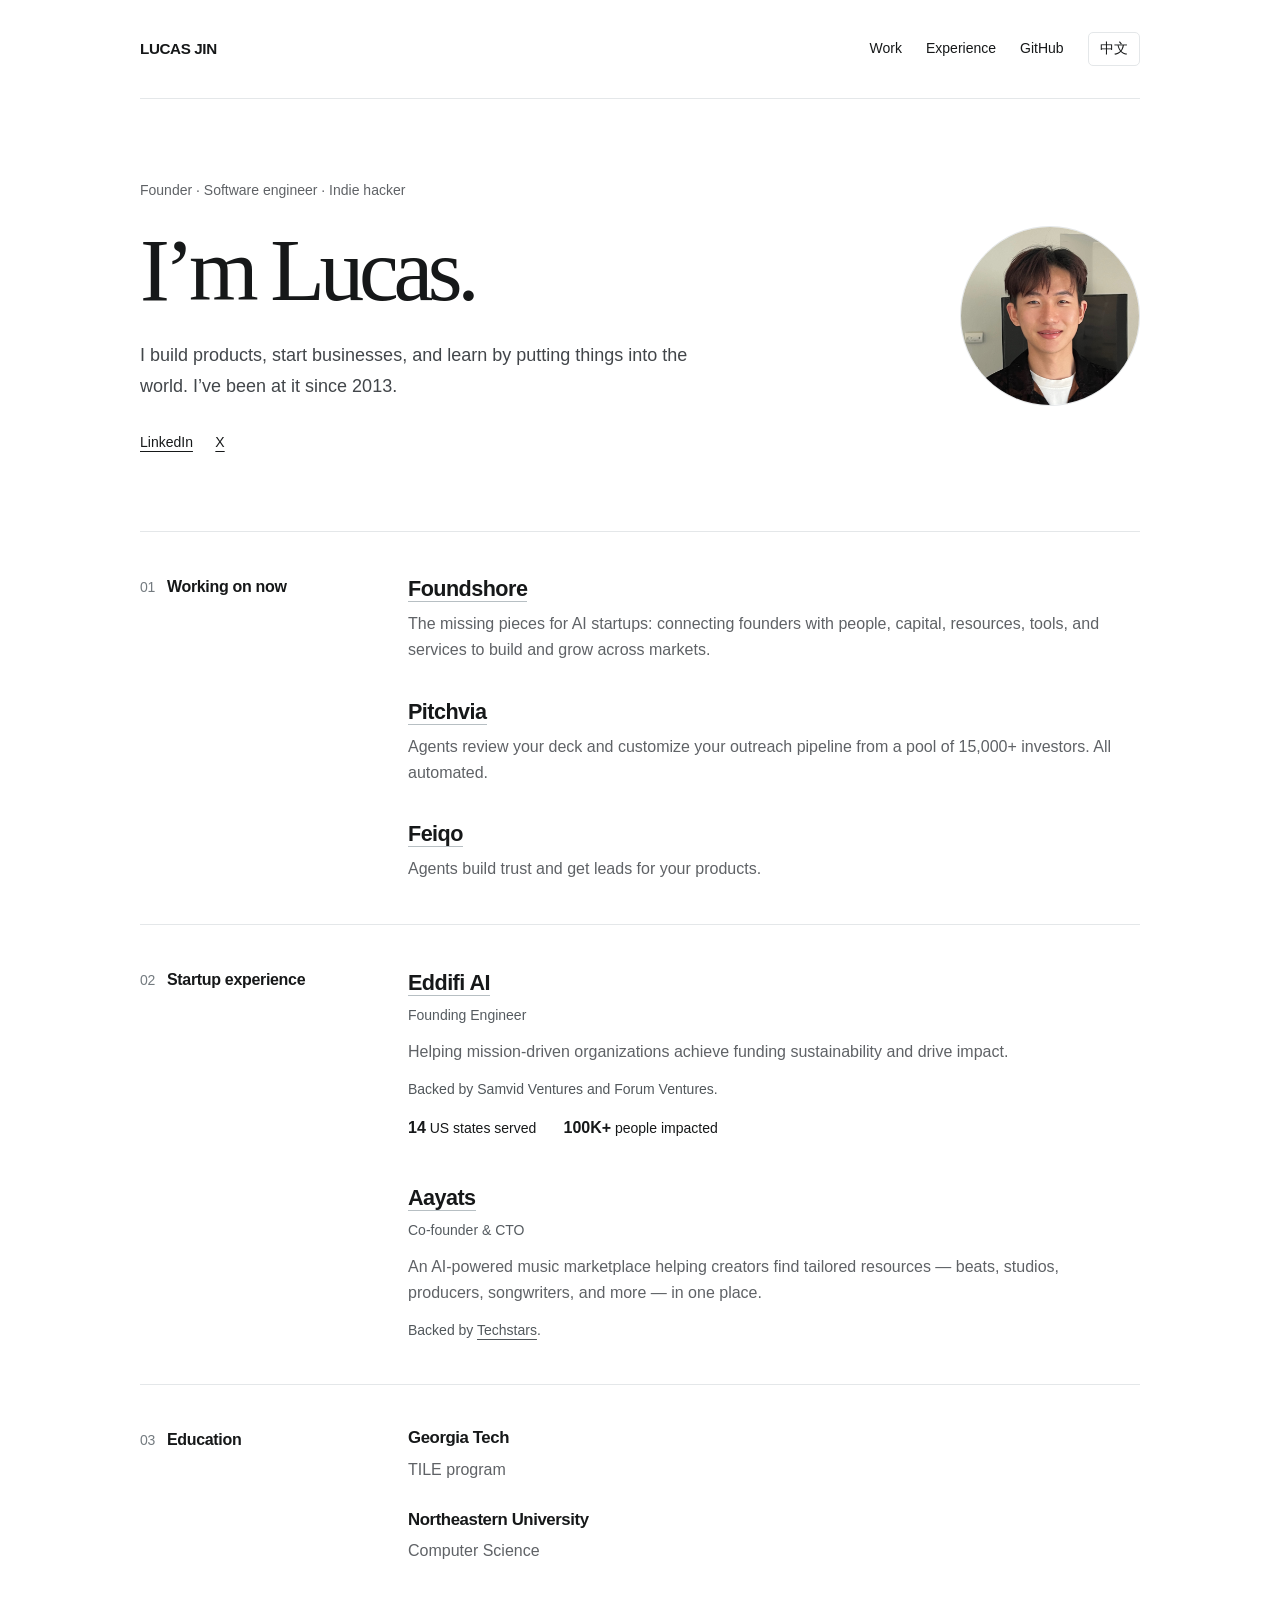
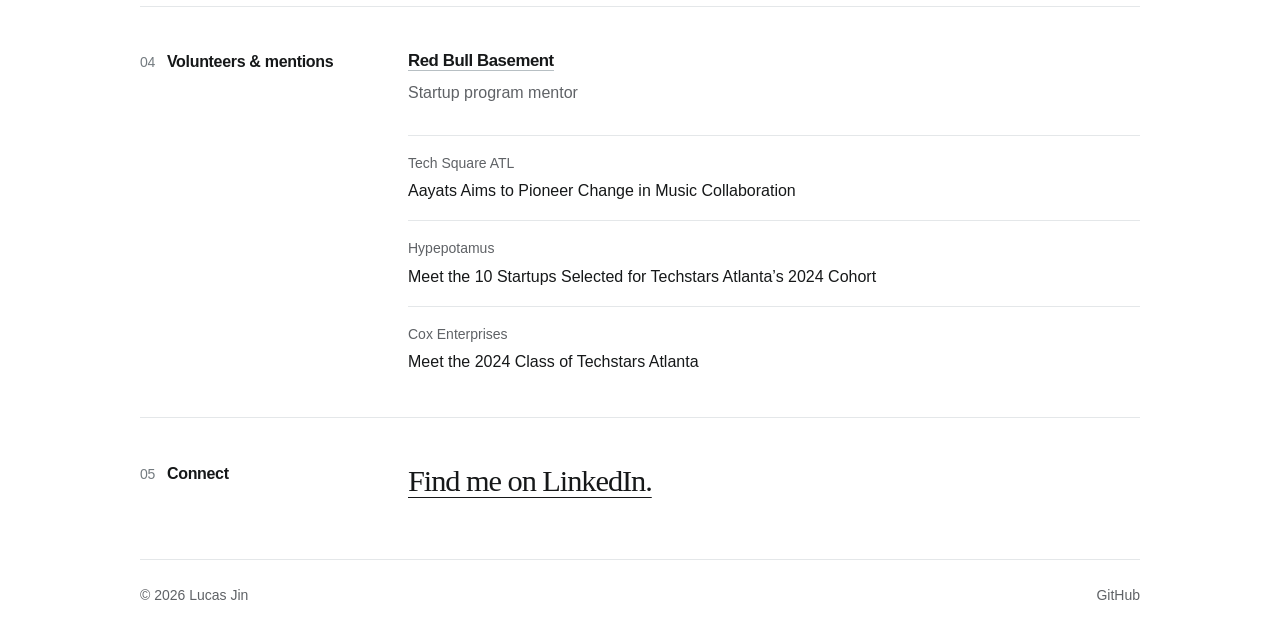
==== index.html @ 731f04c1 "Publish bilingual personal website" ====
<!doctype html>
<html lang="en">
<head>
<meta charset="utf-8"><meta name="viewport" content="width=device-width, initial-scale=1">
<title>Lucas Jin — Founder, Software Engineer &amp; Indie Hacker</title><meta name="description" content="Building products and starting businesses since 2013. Working on Foundshore, Pitchvia, and Feiqo.">
<link rel="canonical" href="https://hjinlucas.github.io/">
<link rel="alternate" hreflang="en" href="https://hjinlucas.github.io/"><link rel="alternate" hreflang="zh-CN" href="https://hjinlucas.github.io/zh/"><link rel="alternate" hreflang="x-default" href="https://hjinlucas.github.io/">
<meta property="og:type" content="website"><meta property="og:title" content="Lucas Jin — Founder, Software Engineer &amp; Indie Hacker"><meta property="og:description" content="Building products and starting businesses since 2013. Working on Foundshore, Pitchvia, and Feiqo."><meta property="og:url" content="https://hjinlucas.github.io/"><meta property="og:locale" content="en_US">
<meta name="theme-color" content="#ffffff"><link rel="icon" href="./assets/favicon.svg" type="image/svg+xml"><link rel="stylesheet" href="./assets/style.css">
<script type="application/ld+json">{"@context": "https://schema.org", "@type": "Person", "name": "Lucas Jin", "alternateName": "Hao Lucas Jin", "url": "https://hjinlucas.github.io", "image": "https://hjinlucas.github.io/assets/lucas.png", "jobTitle": "Founder and Software Engineer", "sameAs": ["https://github.com/hjinlucas", "https://www.linkedin.com/in/lucas-jinhao/", "https://x.com/luc3xhj"]}</script>
</head>
<body>
<a class="skip" href="#main">Skip to content</a>
<div class="wrap">
<header class="header"><a class="wordmark" href="./">LUCAS JIN</a><nav class="nav" aria-label="Main navigation"><a class="section-nav" href="#work">Work</a><a class="section-nav" href="#experience">Experience</a><a href="https://github.com/hjinlucas">GitHub</a><a class="language" href="./zh/" lang="zh-CN" hreflang="zh-CN">中文</a></nav></header>
<main id="main"><section class="hero" aria-labelledby="intro-title"><div class="hero-content"><p class="eyebrow">Founder · Software engineer · Indie hacker</p><h1 id="intro-title">I’m Lucas.</h1><p class="intro">I build products, start businesses, and learn by putting things into the world. I’ve been at it since 2013.</p><div class="social"><a href="https://www.linkedin.com/in/lucas-jinhao/">LinkedIn</a><a href="https://x.com/luc3xhj">X</a></div></div><img class="portrait" src="./assets/lucas.png" alt="Lucas Jin" width="180" height="180" fetchpriority="high"></section><section class="section " id="work" aria-labelledby="work-title"><h2 id="work-title"><span class="section-index">01</span>Working on now</h2><div><ol class="work-list"><li><h3><a href="https://foundshore.com">Foundshore</a></h3><p class="description">The missing pieces for AI startups: connecting founders with people, capital, resources, tools, and services to build and grow across markets.</p></li><li><h3><a href="https://pitchvia.com">Pitchvia</a></h3><p class="description">Agents review your deck and customize your outreach pipeline from a pool of 15,000+ investors. All automated.</p></li><li><h3><a href="https://feiqo.com">Feiqo</a></h3><p class="description">Agents build trust and get leads for your products.</p></li></ol></div></section><section class="section " id="experience" aria-labelledby="experience-title"><h2 id="experience-title"><span class="section-index">02</span>Startup experience</h2><div><article class="entry"><h3><a href="https://eddi.org">Eddifi AI</a></h3><p class="role">Founding Engineer</p><p class="description">Helping mission-driven organizations achieve funding sustainability and drive impact.</p><p class="backing">Backed by Samvid Ventures and Forum Ventures.</p><p class="impact"><span><strong>14</strong> US states served</span><span><strong>100K+</strong> people impacted</span></p></article>
        <article class="entry"><h3><a href="https://aayats.com">Aayats</a></h3><p class="role">Co-founder &amp; CTO</p><p class="description">An AI-powered music marketplace helping creators find tailored resources — beats, studios, producers, songwriters, and more — in one place.</p><p class="backing">Backed by <a href="https://www.techstars.com/">Techstars</a>.</p></article></div></section><section class="section education" id="education" aria-labelledby="education-title"><h2 id="education-title"><span class="section-index">03</span>Education</h2><div><article class="entry"><h3>Georgia Tech</h3><p class="description">TILE program</p></article><article class="entry"><h3>Northeastern University</h3><p class="description">Computer Science</p></article></div></section><section class="section " id="mentions" aria-labelledby="mentions-title"><h2 id="mentions-title"><span class="section-index">04</span>Volunteers & mentions</h2><div><article class="volunteer"><h3><a href="https://www.redbull.com/ca-en/event-series/basement">Red Bull Basement</a></h3><p class="description">Startup program mentor</p></article><ul class="media-list"><li><span class="source">Tech Square ATL</span><a href="https://www.techsquareatl.com/tech-square-news/2024/8/21/aayats-aims-to-pioneer-change-in-music-collaboration">Aayats Aims to Pioneer Change in Music Collaboration</a></li><li><span class="source">Hypepotamus</span><a href="https://www.hypepotamus.com/meet-the-10-startups-selected-for-techstars-atlantas-2024-cohort/">Meet the 10 Startups Selected for Techstars Atlanta’s 2024 Cohort</a></li><li><span class="source">Cox Enterprises</span><a href="https://www.coxenterprises.com/press-releases/meet-the-class-of-techstars-atlanta-powered-by-cox-enterprises">Meet the 2024 Class of Techstars Atlanta</a></li></ul></div></section><section class="section contact" id="connect" aria-labelledby="connect-title"><h2 id="connect-title"><span class="section-index">05</span>Connect</h2><div><a class="contact-link" href="https://www.linkedin.com/in/lucas-jinhao/">Find me on LinkedIn.</a></div></section></main>
<footer class="footer"><span>© 2026 Lucas Jin</span><a href="https://github.com/hjinlucas">GitHub</a></footer>
</div>
</body></html>
---- assets/style.css ----
:root { color-scheme: light; --paper: #fff; --ink: #161819; --muted: #5f6266; --line: #e4e7e9; --accent: #175c4c; }
* { box-sizing: border-box; }
html { scroll-behavior: smooth; scroll-padding-top: 2rem; }
body { margin: 0; background: var(--paper); color: var(--ink); font-family: -apple-system, BlinkMacSystemFont, "Segoe UI", "Noto Sans SC", sans-serif; font-size: 1rem; line-height: 1.65; -webkit-font-smoothing: antialiased; }
a { color: inherit; text-decoration-thickness: 1px; text-underline-offset: .25em; }
a:hover { color: var(--accent); }
a:focus-visible { outline: 2px solid var(--accent); outline-offset: 5px; border-radius: 2px; }
.skip { position: absolute; left: 1rem; top: -5rem; padding: .6rem 1rem; background: var(--ink); color: white; z-index: 3; }
.skip:focus { top: 1rem; }
.wrap { width: min(100% - 3.5rem, 1000px); margin-inline: auto; }
.header { display: flex; align-items: center; justify-content: space-between; gap: 2rem; padding-block: 2rem; border-bottom: 1px solid var(--line); }
.wordmark { text-decoration: none; font-size: .95rem; font-weight: 700; letter-spacing: -.025em; }
.nav { display: flex; align-items: center; gap: 1.5rem; font-size: .875rem; }
.nav a { text-decoration: none; }
.language { padding: .28rem .7rem; border: 1px solid var(--line); border-radius: 5px; }
.hero { display: grid; grid-template-columns: minmax(0, 1fr) 180px; align-items: center; gap: 4rem; padding-block: 5rem 4.8rem; }
.eyebrow { margin: 0 0 1.2rem; color: var(--muted); font-size: .875rem; }
h1 { margin: 0 0 1.25rem; font-family: Georgia, "Times New Roman", "Noto Serif SC", serif; font-weight: 400; font-size: clamp(3.5rem, 7vw, 5.8rem); letter-spacing: -.06em; line-height: 1.1; }
.intro { max-width: 37rem; font-size: 1.125rem; color: #42464a; margin: 0; line-height: 1.75; }
.portrait { width: 180px; height: 180px; border-radius: 50%; object-fit: cover; border: 1px solid var(--line); }
.social { display: flex; gap: 1.4rem; margin-top: 1.75rem; font-size: .875rem; }
.section { display: grid; grid-template-columns: 220px minmax(0, 1fr); gap: 3rem; border-top: 1px solid var(--line); padding-block: 2.6rem; scroll-margin-top: 2rem; }
.section h2 { font-size: 1rem; font-weight: 600; letter-spacing: -.02em; line-height: 1.5; margin: .1rem 0 0; }
.section-index { font-size: .875rem; color: #737a7f; margin-right: .75rem; font-variant-numeric: tabular-nums; font-weight: 400; }
.work-list { list-style: none; margin: 0; padding: 0; }
.work-list li + li { margin-top: 2rem; }
h3 { font-size: 1.35rem; line-height: 1.45; letter-spacing: -.025em; font-weight: 600; margin: 0 0 .4rem; }
h3 a { text-decoration: none; border-bottom: 1px solid #b7bfc3; }
.description { color: var(--muted); margin: 0; max-width: 44rem; }
.entry + .entry { margin-top: 2.5rem; }
.role { font-size: .875rem; margin: .25rem 0 .7rem; color: #555b60; }
.backing { margin: .8rem 0 0; font-size: .875rem; color: #51575b; }
.impact { margin: .9rem 0 0; display: flex; gap: 1.7rem; flex-wrap: wrap; color: var(--ink); font-size: .875rem; }
.impact strong { font-size: 1rem; font-weight: 600; }
.education .entry + .entry { margin-top: 1.5rem; }
.education h3 { font-size: 1.05rem; }
.volunteer { padding-bottom: 1.8rem; }
.volunteer h3 { font-size: 1.05rem; }
.media-list { list-style: none; margin: 0; padding: 0; }
.media-list li { border-top: 1px solid var(--line); padding-block: 1rem; }
.media-list li:last-child { padding-bottom: 0; }
.source { display: block; margin-bottom: .2rem; color: var(--muted); font-size: .875rem; }
.media-list a { display: inline-block; text-decoration: none; line-height: 1.55; }
.media-list a:hover { text-decoration: underline; }
.contact { padding-block: 2.6rem 3.5rem; }
.contact .contact-link { display: inline-block; font-family: Georgia, "Times New Roman", serif; font-size: 1.9rem; line-height: 1.4; letter-spacing: -.035em; text-underline-offset: .2em; }
.footer { display: flex; justify-content: space-between; flex-wrap: wrap; gap: 1rem; padding: 1.5rem 0 2rem; border-top: 1px solid var(--line); color: var(--muted); font-size: .875rem; }
.footer a { text-decoration: none; }
html[lang="zh-CN"] h1 { letter-spacing: -.035em; }
html[lang="zh-CN"] .intro, html[lang="zh-CN"] .description { line-height: 1.85; }
@media (max-width: 760px) {
  .wrap { width: min(100% - 2.5rem, 620px); }
  .header { padding-block: 1.25rem; }
  .nav { gap: 1rem; }
  .nav .section-nav { display: none; }
  .hero { grid-template-columns: minmax(0, 1fr) 94px; align-items: start; gap: 1rem; padding-block: 3.2rem; }
  .hero-content { display: contents; }
  .hero .eyebrow { grid-column: 1 / -1; margin-bottom: .25rem; }
  .hero h1 { grid-column: 1; margin: 0; font-size: clamp(2.7rem, 8.5vw, 3.7rem); align-self: center; }
  .portrait { grid-column: 2; grid-row: 2; width: 94px; height: 94px; }
  .intro { grid-column: 1 / -1; margin-top: .6rem; font-size: 1.05rem; }
  .social { grid-column: 1 / -1; margin-top: .5rem; }
  .section { grid-template-columns: 1fr; gap: 1.4rem; padding-block: 2rem; }
  .section h2 { color: var(--muted); font-size: .875rem; }
  .section-index { margin-right: .5rem; }
  .contact { padding-block: 2rem 2.5rem; }
}
@media (prefers-reduced-motion: reduce) { html { scroll-behavior: auto; } }
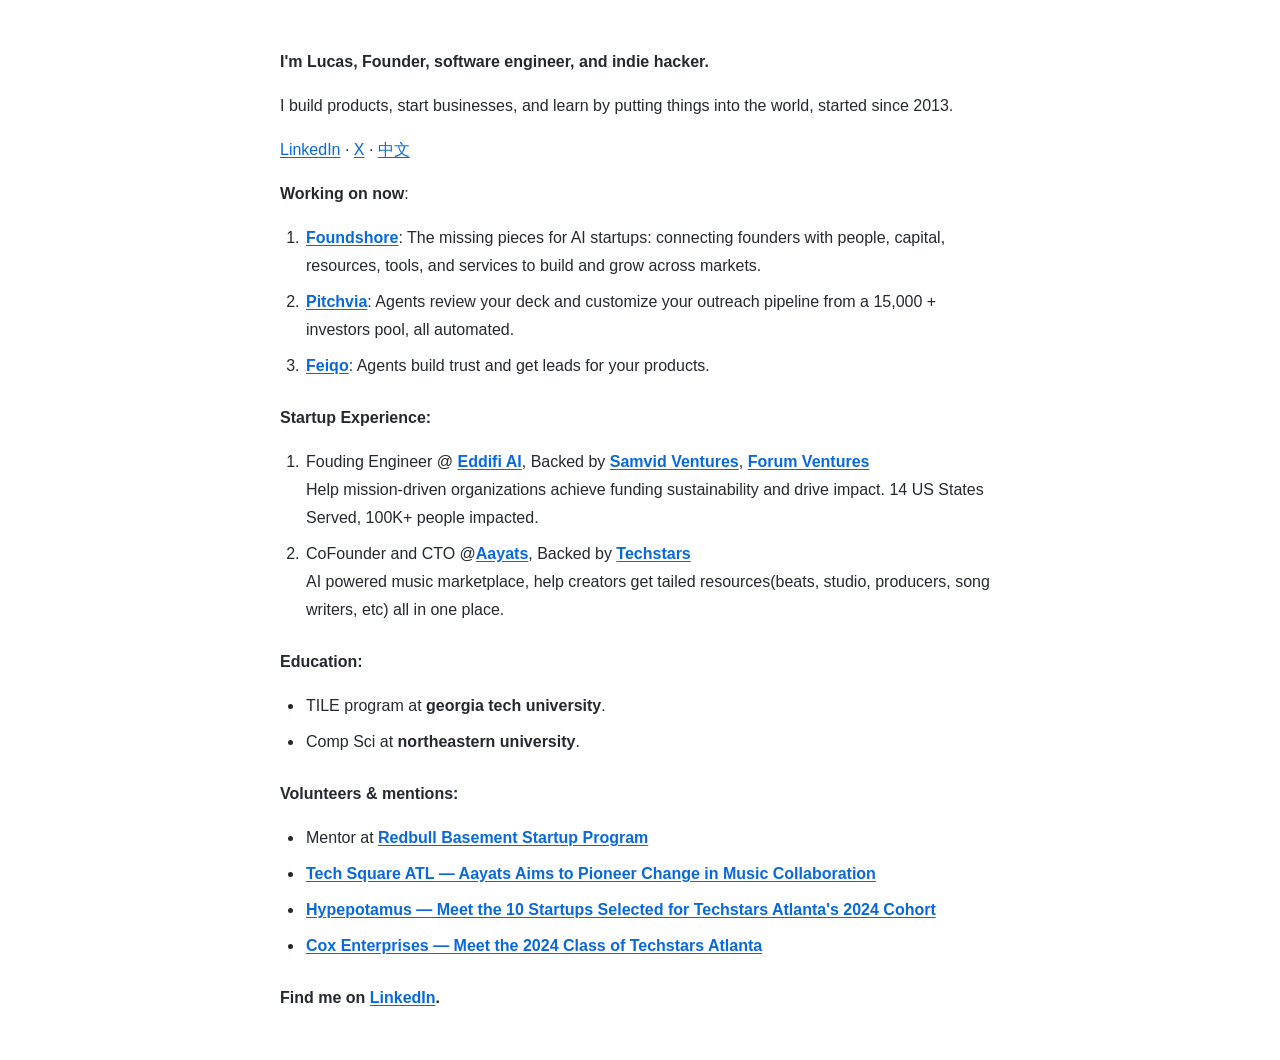
==== commit 5175298c: "Use plain text layout matching the profile README" ====
--- a/index.html
+++ b/index.html
@@ -1,20 +1,49 @@
 <!doctype html>
 <html lang="en">
 <head>
-<meta charset="utf-8"><meta name="viewport" content="width=device-width, initial-scale=1">
-<title>Lucas Jin — Founder, Software Engineer &amp; Indie Hacker</title><meta name="description" content="Building products and starting businesses since 2013. Working on Foundshore, Pitchvia, and Feiqo.">
+<meta charset="utf-8">
+<meta name="viewport" content="width=device-width, initial-scale=1">
+<title>Lucas Jin</title>
+<meta name="description" content="Founder, software engineer, and indie hacker.">
 <link rel="canonical" href="https://hjinlucas.github.io/">
-<link rel="alternate" hreflang="en" href="https://hjinlucas.github.io/"><link rel="alternate" hreflang="zh-CN" href="https://hjinlucas.github.io/zh/"><link rel="alternate" hreflang="x-default" href="https://hjinlucas.github.io/">
-<meta property="og:type" content="website"><meta property="og:title" content="Lucas Jin — Founder, Software Engineer &amp; Indie Hacker"><meta property="og:description" content="Building products and starting businesses since 2013. Working on Foundshore, Pitchvia, and Feiqo."><meta property="og:url" content="https://hjinlucas.github.io/"><meta property="og:locale" content="en_US">
-<meta name="theme-color" content="#ffffff"><link rel="icon" href="./assets/favicon.svg" type="image/svg+xml"><link rel="stylesheet" href="./assets/style.css">
-<script type="application/ld+json">{"@context": "https://schema.org", "@type": "Person", "name": "Lucas Jin", "alternateName": "Hao Lucas Jin", "url": "https://hjinlucas.github.io", "image": "https://hjinlucas.github.io/assets/lucas.png", "jobTitle": "Founder and Software Engineer", "sameAs": ["https://github.com/hjinlucas", "https://www.linkedin.com/in/lucas-jinhao/", "https://x.com/luc3xhj"]}</script>
+<link rel="alternate" hreflang="en" href="https://hjinlucas.github.io/">
+<link rel="alternate" hreflang="zh-CN" href="https://hjinlucas.github.io/zh/">
+<link rel="alternate" hreflang="x-default" href="https://hjinlucas.github.io/">
+<meta property="og:type" content="website">
+<meta property="og:title" content="Lucas Jin">
+<meta property="og:description" content="Founder, software engineer, and indie hacker.">
+<meta property="og:url" content="https://hjinlucas.github.io/">
+<link rel="icon" type="image/svg+xml" href="./assets/favicon.svg">
+<link rel="stylesheet" href="./assets/style.css">
+<script type="application/ld+json">{"@context": "https://schema.org", "@type": "Person", "name": "Lucas Jin", "url": "https://hjinlucas.github.io", "sameAs": ["https://github.com/hjinlucas", "https://www.linkedin.com/in/lucas-jinhao/", "https://x.com/luc3xhj"]}</script>
 </head>
-<body>
-<a class="skip" href="#main">Skip to content</a>
-<div class="wrap">
-<header class="header"><a class="wordmark" href="./">LUCAS JIN</a><nav class="nav" aria-label="Main navigation"><a class="section-nav" href="#work">Work</a><a class="section-nav" href="#experience">Experience</a><a href="https://github.com/hjinlucas">GitHub</a><a class="language" href="./zh/" lang="zh-CN" hreflang="zh-CN">中文</a></nav></header>
-<main id="main"><section class="hero" aria-labelledby="intro-title"><div class="hero-content"><p class="eyebrow">Founder · Software engineer · Indie hacker</p><h1 id="intro-title">I’m Lucas.</h1><p class="intro">I build products, start businesses, and learn by putting things into the world. I’ve been at it since 2013.</p><div class="social"><a href="https://www.linkedin.com/in/lucas-jinhao/">LinkedIn</a><a href="https://x.com/luc3xhj">X</a></div></div><img class="portrait" src="./assets/lucas.png" alt="Lucas Jin" width="180" height="180" fetchpriority="high"></section><section class="section " id="work" aria-labelledby="work-title"><h2 id="work-title"><span class="section-index">01</span>Working on now</h2><div><ol class="work-list"><li><h3><a href="https://foundshore.com">Foundshore</a></h3><p class="description">The missing pieces for AI startups: connecting founders with people, capital, resources, tools, and services to build and grow across markets.</p></li><li><h3><a href="https://pitchvia.com">Pitchvia</a></h3><p class="description">Agents review your deck and customize your outreach pipeline from a pool of 15,000+ investors. All automated.</p></li><li><h3><a href="https://feiqo.com">Feiqo</a></h3><p class="description">Agents build trust and get leads for your products.</p></li></ol></div></section><section class="section " id="experience" aria-labelledby="experience-title"><h2 id="experience-title"><span class="section-index">02</span>Startup experience</h2><div><article class="entry"><h3><a href="https://eddi.org">Eddifi AI</a></h3><p class="role">Founding Engineer</p><p class="description">Helping mission-driven organizations achieve funding sustainability and drive impact.</p><p class="backing">Backed by Samvid Ventures and Forum Ventures.</p><p class="impact"><span><strong>14</strong> US states served</span><span><strong>100K+</strong> people impacted</span></p></article>
-        <article class="entry"><h3><a href="https://aayats.com">Aayats</a></h3><p class="role">Co-founder &amp; CTO</p><p class="description">An AI-powered music marketplace helping creators find tailored resources — beats, studios, producers, songwriters, and more — in one place.</p><p class="backing">Backed by <a href="https://www.techstars.com/">Techstars</a>.</p></article></div></section><section class="section education" id="education" aria-labelledby="education-title"><h2 id="education-title"><span class="section-index">03</span>Education</h2><div><article class="entry"><h3>Georgia Tech</h3><p class="description">TILE program</p></article><article class="entry"><h3>Northeastern University</h3><p class="description">Computer Science</p></article></div></section><section class="section " id="mentions" aria-labelledby="mentions-title"><h2 id="mentions-title"><span class="section-index">04</span>Volunteers & mentions</h2><div><article class="volunteer"><h3><a href="https://www.redbull.com/ca-en/event-series/basement">Red Bull Basement</a></h3><p class="description">Startup program mentor</p></article><ul class="media-list"><li><span class="source">Tech Square ATL</span><a href="https://www.techsquareatl.com/tech-square-news/2024/8/21/aayats-aims-to-pioneer-change-in-music-collaboration">Aayats Aims to Pioneer Change in Music Collaboration</a></li><li><span class="source">Hypepotamus</span><a href="https://www.hypepotamus.com/meet-the-10-startups-selected-for-techstars-atlantas-2024-cohort/">Meet the 10 Startups Selected for Techstars Atlanta’s 2024 Cohort</a></li><li><span class="source">Cox Enterprises</span><a href="https://www.coxenterprises.com/press-releases/meet-the-class-of-techstars-atlanta-powered-by-cox-enterprises">Meet the 2024 Class of Techstars Atlanta</a></li></ul></div></section><section class="section contact" id="connect" aria-labelledby="connect-title"><h2 id="connect-title"><span class="section-index">05</span>Connect</h2><div><a class="contact-link" href="https://www.linkedin.com/in/lucas-jinhao/">Find me on LinkedIn.</a></div></section></main>
-<footer class="footer"><span>© 2026 Lucas Jin</span><a href="https://github.com/hjinlucas">GitHub</a></footer>
-</div>
-</body></html>
+<body><main><p><strong>I'm Lucas, Founder, software engineer, and indie hacker.</strong></p>
+<p>I build products, start businesses, and learn by putting things into the world, started since 2013.</p>
+<p><a href="https://www.linkedin.com/in/lucas-jinhao/" rel="nofollow">LinkedIn</a> · <a href="https://x.com/luc3xhj" rel="nofollow">X</a> · <a href="./zh/">中文</a></p>
+<p><strong>Working on now</strong>:</p>
+<ol>
+<li><strong><a href="https://foundshore.com" rel="nofollow">Foundshore</a></strong>: The missing pieces for AI startups: connecting founders with people, capital, resources, tools, and services to build and grow across markets.</li>
+<li><strong><a href="https://pitchvia.com" rel="nofollow">Pitchvia</a></strong>: Agents review your deck and customize your outreach pipeline from a 15,000 + investors pool, all automated.</li>
+<li><strong><a href="https://feiqo.com" rel="nofollow">Feiqo</a></strong>: Agents build trust and get leads for your products.</li>
+</ol>
+<p><strong>Startup Experience:</strong></p>
+<ol>
+<li>Fouding Engineer @ <strong><a href="https://eddi.org" rel="nofollow">Eddifi AI</a></strong>, Backed by <strong><a href="https://www.samvid.ventures/" rel="nofollow">Samvid Ventures</a></strong>, <strong><a href="https://www.forumvc.com/" rel="nofollow">Forum Ventures</a></strong><br>
+Help mission-driven organizations achieve funding sustainability and drive impact. 14 US States Served, 100K+ people impacted.</li>
+<li>CoFounder and CTO @<strong><a href="https://aayats.com" rel="nofollow">Aayats</a></strong>, Backed by <strong><a href="https://www.techstars.com/" rel="nofollow">Techstars</a></strong><br>
+AI powered music marketplace, help creators get tailed resources(beats, studio, producers, song writers, etc) all in one place.</li>
+</ol>
+<p><strong>Education:</strong></p>
+<ul>
+<li>TILE program at <strong>georgia tech university</strong>.</li>
+<li>Comp Sci at <strong>northeastern university</strong>.</li>
+</ul>
+<p><strong>Volunteers &amp; mentions:</strong></p>
+<ul>
+<li>Mentor at <strong><a href="https://www.redbull.com/ca-en/event-series/basement" rel="nofollow">Redbull Basement Startup Program</a></strong></li>
+<li><strong><a href="https://www.techsquareatl.com/tech-square-news/2024/8/21/aayats-aims-to-pioneer-change-in-music-collaboration" rel="nofollow">Tech Square ATL — Aayats Aims to Pioneer Change in Music Collaboration</a></strong></li>
+<li><strong><a href="https://www.hypepotamus.com/meet-the-10-startups-selected-for-techstars-atlantas-2024-cohort/" rel="nofollow">Hypepotamus — Meet the 10 Startups Selected for Techstars Atlanta's 2024 Cohort</a></strong></li>
+<li><strong><a href="https://www.coxenterprises.com/press-releases/meet-the-class-of-techstars-atlanta-powered-by-cox-enterprises" rel="nofollow">Cox Enterprises — Meet the 2024 Class of Techstars Atlanta</a></strong></li>
+</ul>
+<p><strong>Find me on <a href="https://www.linkedin.com/in/lucas-jinhao/" rel="nofollow">LinkedIn</a>.</strong></p></main></body>
+</html>
--- a/assets/style.css
+++ b/assets/style.css
@@ -1,68 +1,13 @@
-:root { color-scheme: light; --paper: #fff; --ink: #161819; --muted: #5f6266; --line: #e4e7e9; --accent: #175c4c; }
-* { box-sizing: border-box; }
-html { scroll-behavior: smooth; scroll-padding-top: 2rem; }
-body { margin: 0; background: var(--paper); color: var(--ink); font-family: -apple-system, BlinkMacSystemFont, "Segoe UI", "Noto Sans SC", sans-serif; font-size: 1rem; line-height: 1.65; -webkit-font-smoothing: antialiased; }
-a { color: inherit; text-decoration-thickness: 1px; text-underline-offset: .25em; }
-a:hover { color: var(--accent); }
-a:focus-visible { outline: 2px solid var(--accent); outline-offset: 5px; border-radius: 2px; }
-.skip { position: absolute; left: 1rem; top: -5rem; padding: .6rem 1rem; background: var(--ink); color: white; z-index: 3; }
-.skip:focus { top: 1rem; }
-.wrap { width: min(100% - 3.5rem, 1000px); margin-inline: auto; }
-.header { display: flex; align-items: center; justify-content: space-between; gap: 2rem; padding-block: 2rem; border-bottom: 1px solid var(--line); }
-.wordmark { text-decoration: none; font-size: .95rem; font-weight: 700; letter-spacing: -.025em; }
-.nav { display: flex; align-items: center; gap: 1.5rem; font-size: .875rem; }
-.nav a { text-decoration: none; }
-.language { padding: .28rem .7rem; border: 1px solid var(--line); border-radius: 5px; }
-.hero { display: grid; grid-template-columns: minmax(0, 1fr) 180px; align-items: center; gap: 4rem; padding-block: 5rem 4.8rem; }
-.eyebrow { margin: 0 0 1.2rem; color: var(--muted); font-size: .875rem; }
-h1 { margin: 0 0 1.25rem; font-family: Georgia, "Times New Roman", "Noto Serif SC", serif; font-weight: 400; font-size: clamp(3.5rem, 7vw, 5.8rem); letter-spacing: -.06em; line-height: 1.1; }
-.intro { max-width: 37rem; font-size: 1.125rem; color: #42464a; margin: 0; line-height: 1.75; }
-.portrait { width: 180px; height: 180px; border-radius: 50%; object-fit: cover; border: 1px solid var(--line); }
-.social { display: flex; gap: 1.4rem; margin-top: 1.75rem; font-size: .875rem; }
-.section { display: grid; grid-template-columns: 220px minmax(0, 1fr); gap: 3rem; border-top: 1px solid var(--line); padding-block: 2.6rem; scroll-margin-top: 2rem; }
-.section h2 { font-size: 1rem; font-weight: 600; letter-spacing: -.02em; line-height: 1.5; margin: .1rem 0 0; }
-.section-index { font-size: .875rem; color: #737a7f; margin-right: .75rem; font-variant-numeric: tabular-nums; font-weight: 400; }
-.work-list { list-style: none; margin: 0; padding: 0; }
-.work-list li + li { margin-top: 2rem; }
-h3 { font-size: 1.35rem; line-height: 1.45; letter-spacing: -.025em; font-weight: 600; margin: 0 0 .4rem; }
-h3 a { text-decoration: none; border-bottom: 1px solid #b7bfc3; }
-.description { color: var(--muted); margin: 0; max-width: 44rem; }
-.entry + .entry { margin-top: 2.5rem; }
-.role { font-size: .875rem; margin: .25rem 0 .7rem; color: #555b60; }
-.backing { margin: .8rem 0 0; font-size: .875rem; color: #51575b; }
-.impact { margin: .9rem 0 0; display: flex; gap: 1.7rem; flex-wrap: wrap; color: var(--ink); font-size: .875rem; }
-.impact strong { font-size: 1rem; font-weight: 600; }
-.education .entry + .entry { margin-top: 1.5rem; }
-.education h3 { font-size: 1.05rem; }
-.volunteer { padding-bottom: 1.8rem; }
-.volunteer h3 { font-size: 1.05rem; }
-.media-list { list-style: none; margin: 0; padding: 0; }
-.media-list li { border-top: 1px solid var(--line); padding-block: 1rem; }
-.media-list li:last-child { padding-bottom: 0; }
-.source { display: block; margin-bottom: .2rem; color: var(--muted); font-size: .875rem; }
-.media-list a { display: inline-block; text-decoration: none; line-height: 1.55; }
-.media-list a:hover { text-decoration: underline; }
-.contact { padding-block: 2.6rem 3.5rem; }
-.contact .contact-link { display: inline-block; font-family: Georgia, "Times New Roman", serif; font-size: 1.9rem; line-height: 1.4; letter-spacing: -.035em; text-underline-offset: .2em; }
-.footer { display: flex; justify-content: space-between; flex-wrap: wrap; gap: 1rem; padding: 1.5rem 0 2rem; border-top: 1px solid var(--line); color: var(--muted); font-size: .875rem; }
-.footer a { text-decoration: none; }
-html[lang="zh-CN"] h1 { letter-spacing: -.035em; }
-html[lang="zh-CN"] .intro, html[lang="zh-CN"] .description { line-height: 1.85; }
-@media (max-width: 760px) {
-  .wrap { width: min(100% - 2.5rem, 620px); }
-  .header { padding-block: 1.25rem; }
-  .nav { gap: 1rem; }
-  .nav .section-nav { display: none; }
-  .hero { grid-template-columns: minmax(0, 1fr) 94px; align-items: start; gap: 1rem; padding-block: 3.2rem; }
-  .hero-content { display: contents; }
-  .hero .eyebrow { grid-column: 1 / -1; margin-bottom: .25rem; }
-  .hero h1 { grid-column: 1; margin: 0; font-size: clamp(2.7rem, 8.5vw, 3.7rem); align-self: center; }
-  .portrait { grid-column: 2; grid-row: 2; width: 94px; height: 94px; }
-  .intro { grid-column: 1 / -1; margin-top: .6rem; font-size: 1.05rem; }
-  .social { grid-column: 1 / -1; margin-top: .5rem; }
-  .section { grid-template-columns: 1fr; gap: 1.4rem; padding-block: 2rem; }
-  .section h2 { color: var(--muted); font-size: .875rem; }
-  .section-index { margin-right: .5rem; }
-  .contact { padding-block: 2rem 2.5rem; }
-}
-@media (prefers-reduced-motion: reduce) { html { scroll-behavior: auto; } }
+html { color-scheme: light; }
+body { margin: 0; color: #24292f; background: #fff; font-family: -apple-system, BlinkMacSystemFont, "Segoe UI", "Noto Sans SC", sans-serif; font-size: 16px; line-height: 1.75; }
+main { max-width: 720px; margin: 48px auto; padding: 0 24px; overflow-wrap: break-word; }
+p { margin: 0 0 16px; }
+strong { font-weight: 600; }
+a { color: #0969da; text-decoration: underline; text-underline-offset: 2px; }
+a:hover { color: #0550ae; }
+a:focus-visible { outline: 2px solid #0969da; outline-offset: 3px; }
+ul, ol { padding-left: 24px; margin: 0 0 24px; }
+li { margin-bottom: 8px; padding-left: 2px; }
+li:last-child { margin-bottom: 0; }
+li p { margin-bottom: 8px; }
+@media (max-width: 600px) { main { margin: 24px auto; padding: 0 20px; } }
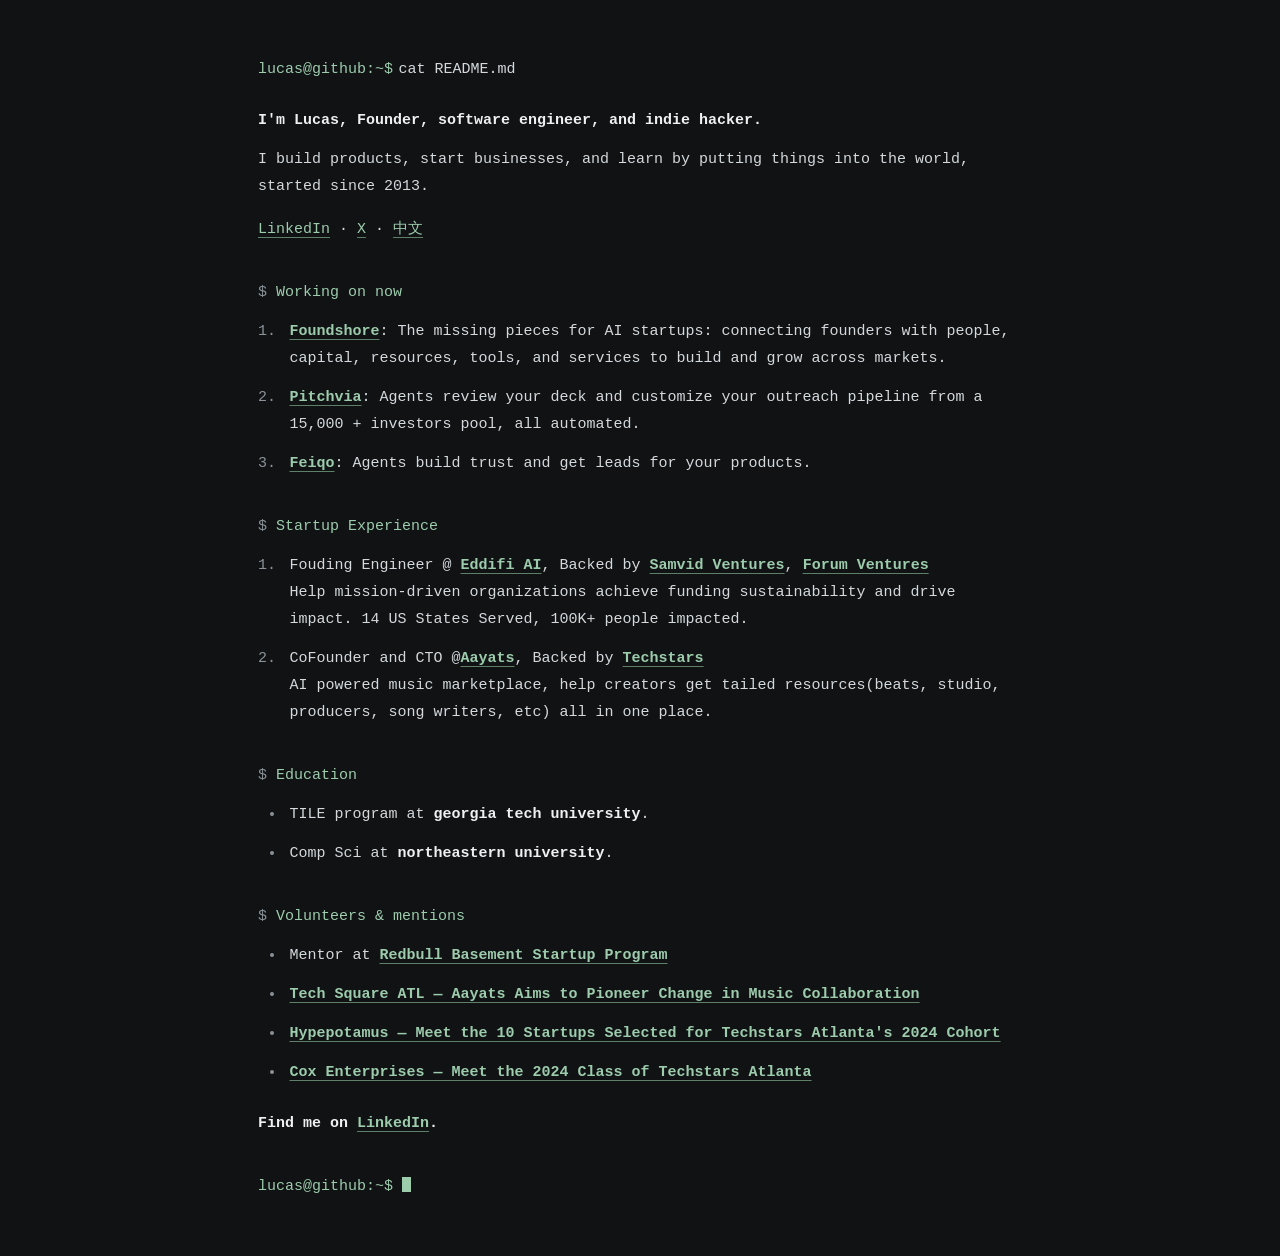
==== commit baa643e7: "Use a minimal terminal style for the personal site" ====
--- a/index.html
+++ b/index.html
@@ -3,6 +3,7 @@
 <head>
 <meta charset="utf-8">
 <meta name="viewport" content="width=device-width, initial-scale=1">
+<meta name="theme-color" content="#101214">
 <title>Lucas Jin</title>
 <meta name="description" content="Founder, software engineer, and indie hacker.">
 <link rel="canonical" href="https://hjinlucas.github.io/">
@@ -17,33 +18,36 @@
 <link rel="stylesheet" href="./assets/style.css">
 <script type="application/ld+json">{"@context": "https://schema.org", "@type": "Person", "name": "Lucas Jin", "url": "https://hjinlucas.github.io", "sameAs": ["https://github.com/hjinlucas", "https://www.linkedin.com/in/lucas-jinhao/", "https://x.com/luc3xhj"]}</script>
 </head>
-<body><main><p><strong>I'm Lucas, Founder, software engineer, and indie hacker.</strong></p>
+<body><main>
+<p class="prompt"><span class="host">lucas@github:~$</span> <span class="command">cat README.md</span></p>
+<h1>I'm Lucas, Founder, software engineer, and indie hacker.</h1>
 <p>I build products, start businesses, and learn by putting things into the world, started since 2013.</p>
 <p><a href="https://www.linkedin.com/in/lucas-jinhao/" rel="nofollow">LinkedIn</a> · <a href="https://x.com/luc3xhj" rel="nofollow">X</a> · <a href="./zh/">中文</a></p>
-<p><strong>Working on now</strong>:</p>
+<h2>Working on now</h2>
 <ol>
 <li><strong><a href="https://foundshore.com" rel="nofollow">Foundshore</a></strong>: The missing pieces for AI startups: connecting founders with people, capital, resources, tools, and services to build and grow across markets.</li>
 <li><strong><a href="https://pitchvia.com" rel="nofollow">Pitchvia</a></strong>: Agents review your deck and customize your outreach pipeline from a 15,000 + investors pool, all automated.</li>
 <li><strong><a href="https://feiqo.com" rel="nofollow">Feiqo</a></strong>: Agents build trust and get leads for your products.</li>
 </ol>
-<p><strong>Startup Experience:</strong></p>
+<h2>Startup Experience</h2>
 <ol>
 <li>Fouding Engineer @ <strong><a href="https://eddi.org" rel="nofollow">Eddifi AI</a></strong>, Backed by <strong><a href="https://www.samvid.ventures/" rel="nofollow">Samvid Ventures</a></strong>, <strong><a href="https://www.forumvc.com/" rel="nofollow">Forum Ventures</a></strong><br>
 Help mission-driven organizations achieve funding sustainability and drive impact. 14 US States Served, 100K+ people impacted.</li>
 <li>CoFounder and CTO @<strong><a href="https://aayats.com" rel="nofollow">Aayats</a></strong>, Backed by <strong><a href="https://www.techstars.com/" rel="nofollow">Techstars</a></strong><br>
 AI powered music marketplace, help creators get tailed resources(beats, studio, producers, song writers, etc) all in one place.</li>
 </ol>
-<p><strong>Education:</strong></p>
+<h2>Education</h2>
 <ul>
 <li>TILE program at <strong>georgia tech university</strong>.</li>
 <li>Comp Sci at <strong>northeastern university</strong>.</li>
 </ul>
-<p><strong>Volunteers &amp; mentions:</strong></p>
+<h2>Volunteers &amp; mentions</h2>
 <ul>
 <li>Mentor at <strong><a href="https://www.redbull.com/ca-en/event-series/basement" rel="nofollow">Redbull Basement Startup Program</a></strong></li>
 <li><strong><a href="https://www.techsquareatl.com/tech-square-news/2024/8/21/aayats-aims-to-pioneer-change-in-music-collaboration" rel="nofollow">Tech Square ATL — Aayats Aims to Pioneer Change in Music Collaboration</a></strong></li>
 <li><strong><a href="https://www.hypepotamus.com/meet-the-10-startups-selected-for-techstars-atlantas-2024-cohort/" rel="nofollow">Hypepotamus — Meet the 10 Startups Selected for Techstars Atlanta's 2024 Cohort</a></strong></li>
 <li><strong><a href="https://www.coxenterprises.com/press-releases/meet-the-class-of-techstars-atlanta-powered-by-cox-enterprises" rel="nofollow">Cox Enterprises — Meet the 2024 Class of Techstars Atlanta</a></strong></li>
 </ul>
-<p><strong>Find me on <a href="https://www.linkedin.com/in/lucas-jinhao/" rel="nofollow">LinkedIn</a>.</strong></p></main></body>
+<p><strong>Find me on <a href="https://www.linkedin.com/in/lucas-jinhao/" rel="nofollow">LinkedIn</a>.</strong></p><p class="idle" aria-hidden="true">lucas@github:~$ <span class="cursor"></span></p>
+</main></body>
 </html>
--- a/assets/style.css
+++ b/assets/style.css
@@ -1,13 +1,42 @@
-html { color-scheme: light; }
-body { margin: 0; color: #24292f; background: #fff; font-family: -apple-system, BlinkMacSystemFont, "Segoe UI", "Noto Sans SC", sans-serif; font-size: 16px; line-height: 1.75; }
-main { max-width: 720px; margin: 48px auto; padding: 0 24px; overflow-wrap: break-word; }
+:root {
+  color-scheme: dark;
+  --background: #101214;
+  --text: #d5d9dc;
+  --muted: #8a9298;
+  --green: #9dccad;
+}
+* { box-sizing: border-box; }
+body {
+  margin: 0;
+  background: var(--background);
+  color: var(--text);
+  font-family: "SFMono-Regular", Consolas, "Liberation Mono", Menlo, monospace;
+  font-size: 15px;
+  line-height: 1.8;
+  -webkit-font-smoothing: antialiased;
+}
+main { max-width: 820px; margin: 56px auto; padding: 0 28px; overflow-wrap: break-word; }
+.prompt { display: flex; flex-wrap: wrap; gap: 0 .6ch; margin: 0 0 24px; }
+.host { color: var(--green); }
+.command { color: var(--text); }
+h1 { font-size: inherit; line-height: inherit; font-weight: 600; margin: 0 0 12px; color: #eef0f2; }
+h2 { margin: 36px 0 12px; font-size: inherit; font-weight: 400; line-height: inherit; color: var(--green); }
+h2::before { content: "$ "; color: var(--muted); }
 p { margin: 0 0 16px; }
-strong { font-weight: 600; }
-a { color: #0969da; text-decoration: underline; text-underline-offset: 2px; }
-a:hover { color: #0550ae; }
-a:focus-visible { outline: 2px solid #0969da; outline-offset: 3px; }
-ul, ol { padding-left: 24px; margin: 0 0 24px; }
-li { margin-bottom: 8px; padding-left: 2px; }
+strong { font-weight: 600; color: #eef0f2; }
+a { color: var(--green); text-decoration: underline; text-decoration-color: #5e7f68; text-underline-offset: 4px; }
+a:hover { color: #c4e8ce; text-decoration-color: currentColor; }
+a:focus-visible { outline: 2px solid var(--green); outline-offset: 4px; }
+ul, ol { margin: 0 0 24px; padding-left: 3ch; }
+li { padding-left: .5ch; margin: 0 0 12px; }
+li::marker { color: var(--muted); }
 li:last-child { margin-bottom: 0; }
 li p { margin-bottom: 8px; }
-@media (max-width: 600px) { main { margin: 24px auto; padding: 0 20px; } }
+.idle { margin: 36px 0 0; color: var(--green); }
+.cursor { display: inline-block; height: 1em; width: .6em; background: var(--green); vertical-align: -.12em; }
+::selection { color: var(--background); background: var(--green); }
+@media (max-width: 600px) {
+  body { font-size: 14px; line-height: 1.85; }
+  main { margin: 28px auto; padding: 0 20px; }
+  h2 { margin-top: 28px; }
+}
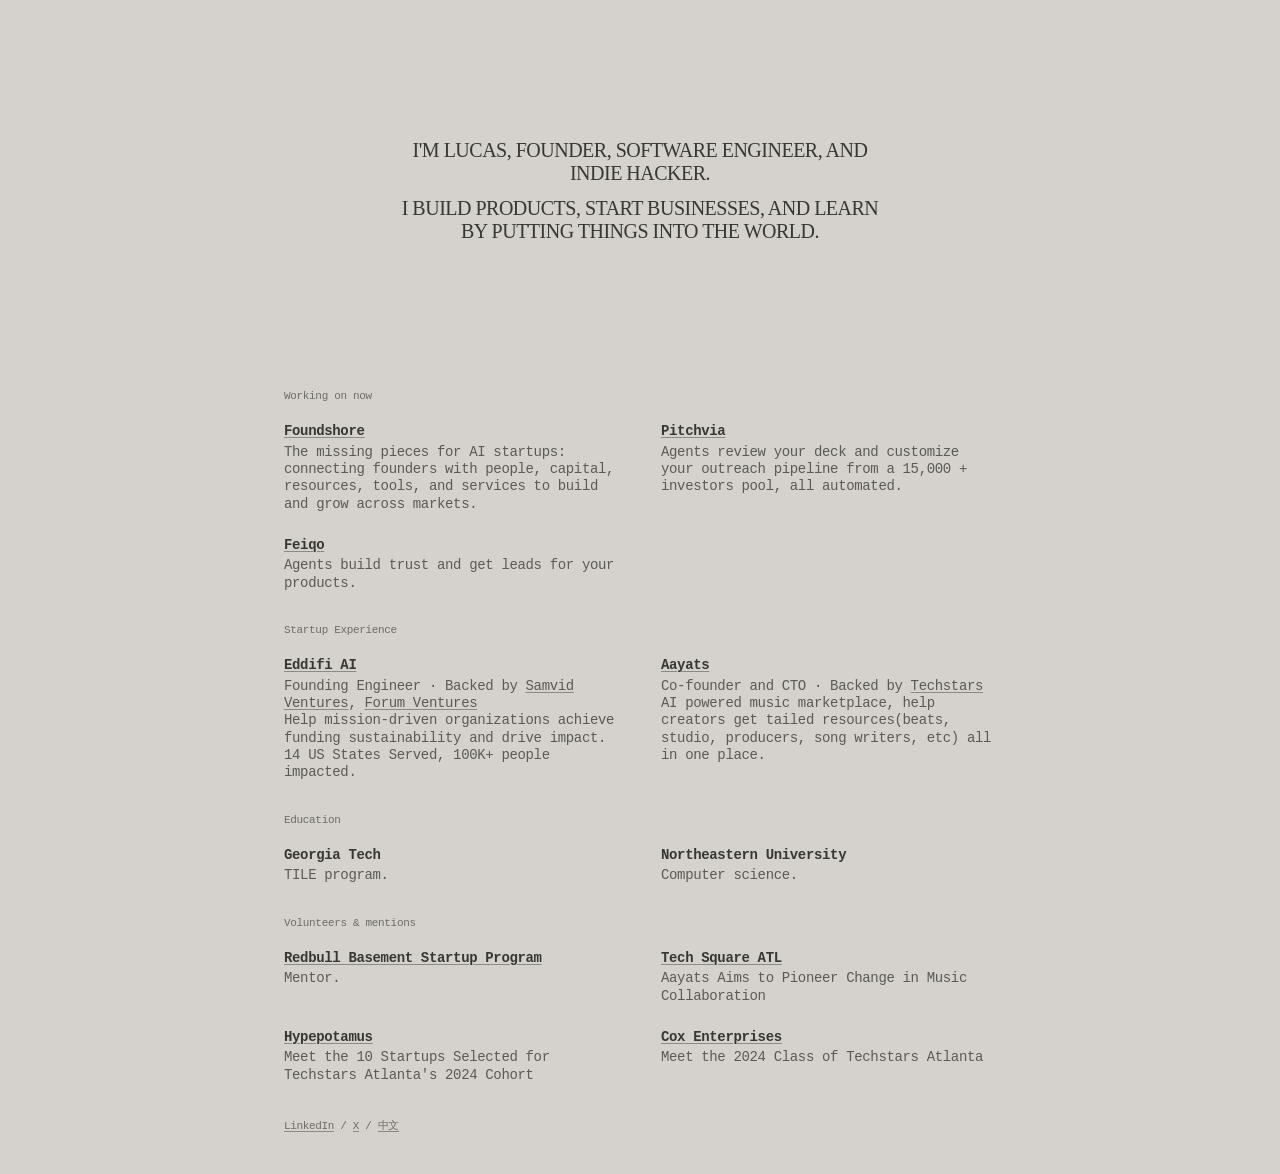
==== commit 7321c1e5: "Match the warm gray type-led reference layout" ====
--- a/index.html
+++ b/index.html
@@ -3,7 +3,7 @@
 <head>
 <meta charset="utf-8">
 <meta name="viewport" content="width=device-width, initial-scale=1">
-<meta name="theme-color" content="#101214">
+<meta name="theme-color" content="#d5d1cd">
 <title>Lucas Jin</title>
 <meta name="description" content="Founder, software engineer, and indie hacker.">
 <link rel="canonical" href="https://hjinlucas.github.io/">
@@ -15,39 +15,86 @@
 <meta property="og:description" content="Founder, software engineer, and indie hacker.">
 <meta property="og:url" content="https://hjinlucas.github.io/">
 <link rel="icon" type="image/svg+xml" href="./assets/favicon.svg">
-<link rel="stylesheet" href="./assets/style.css">
+<link rel="stylesheet" href="./assets/style.css?v=reference-1">
 <script type="application/ld+json">{"@context": "https://schema.org", "@type": "Person", "name": "Lucas Jin", "url": "https://hjinlucas.github.io", "sameAs": ["https://github.com/hjinlucas", "https://www.linkedin.com/in/lucas-jinhao/", "https://x.com/luc3xhj"]}</script>
 </head>
-<body><main>
-<p class="prompt"><span class="host">lucas@github:~$</span> <span class="command">cat README.md</span></p>
-<h1>I'm Lucas, Founder, software engineer, and indie hacker.</h1>
-<p>I build products, start businesses, and learn by putting things into the world, started since 2013.</p>
-<p><a href="https://www.linkedin.com/in/lucas-jinhao/" rel="nofollow">LinkedIn</a> · <a href="https://x.com/luc3xhj" rel="nofollow">X</a> · <a href="./zh/">中文</a></p>
-<h2>Working on now</h2>
-<ol>
-<li><strong><a href="https://foundshore.com" rel="nofollow">Foundshore</a></strong>: The missing pieces for AI startups: connecting founders with people, capital, resources, tools, and services to build and grow across markets.</li>
-<li><strong><a href="https://pitchvia.com" rel="nofollow">Pitchvia</a></strong>: Agents review your deck and customize your outreach pipeline from a 15,000 + investors pool, all automated.</li>
-<li><strong><a href="https://feiqo.com" rel="nofollow">Feiqo</a></strong>: Agents build trust and get leads for your products.</li>
-</ol>
-<h2>Startup Experience</h2>
-<ol>
-<li>Fouding Engineer @ <strong><a href="https://eddi.org" rel="nofollow">Eddifi AI</a></strong>, Backed by <strong><a href="https://www.samvid.ventures/" rel="nofollow">Samvid Ventures</a></strong>, <strong><a href="https://www.forumvc.com/" rel="nofollow">Forum Ventures</a></strong><br>
-Help mission-driven organizations achieve funding sustainability and drive impact. 14 US States Served, 100K+ people impacted.</li>
-<li>CoFounder and CTO @<strong><a href="https://aayats.com" rel="nofollow">Aayats</a></strong>, Backed by <strong><a href="https://www.techstars.com/" rel="nofollow">Techstars</a></strong><br>
-AI powered music marketplace, help creators get tailed resources(beats, studio, producers, song writers, etc) all in one place.</li>
-</ol>
-<h2>Education</h2>
-<ul>
-<li>TILE program at <strong>georgia tech university</strong>.</li>
-<li>Comp Sci at <strong>northeastern university</strong>.</li>
-</ul>
-<h2>Volunteers &amp; mentions</h2>
-<ul>
-<li>Mentor at <strong><a href="https://www.redbull.com/ca-en/event-series/basement" rel="nofollow">Redbull Basement Startup Program</a></strong></li>
-<li><strong><a href="https://www.techsquareatl.com/tech-square-news/2024/8/21/aayats-aims-to-pioneer-change-in-music-collaboration" rel="nofollow">Tech Square ATL — Aayats Aims to Pioneer Change in Music Collaboration</a></strong></li>
-<li><strong><a href="https://www.hypepotamus.com/meet-the-10-startups-selected-for-techstars-atlantas-2024-cohort/" rel="nofollow">Hypepotamus — Meet the 10 Startups Selected for Techstars Atlanta's 2024 Cohort</a></strong></li>
-<li><strong><a href="https://www.coxenterprises.com/press-releases/meet-the-class-of-techstars-atlanta-powered-by-cox-enterprises" rel="nofollow">Cox Enterprises — Meet the 2024 Class of Techstars Atlanta</a></strong></li>
-</ul>
-<p><strong>Find me on <a href="https://www.linkedin.com/in/lucas-jinhao/" rel="nofollow">LinkedIn</a>.</strong></p><p class="idle" aria-hidden="true">lucas@github:~$ <span class="cursor"></span></p>
-</main></body>
+<body>
+<main>
+<header class="intro">
+<h1>I&#x27;m Lucas, Founder, software engineer, and indie hacker.</h1>
+<p>I build products, start businesses, and learn by putting things into the world.</p>
+</header>
+<div class="directory">
+<section aria-labelledby="section-0">
+<h2 id="section-0">Working on now</h2>
+<div class="entries">
+<article class="entry">
+<h3><a href="https://foundshore.com">Foundshore</a></h3>
+<p>The missing pieces for AI startups: connecting founders with people, capital, resources, tools, and services to build and grow across markets.</p>
+</article>
+<article class="entry">
+<h3><a href="https://pitchvia.com">Pitchvia</a></h3>
+<p>Agents review your deck and customize your outreach pipeline from a 15,000 + investors pool, all automated.</p>
+</article>
+<article class="entry">
+<h3><a href="https://feiqo.com">Feiqo</a></h3>
+<p>Agents build trust and get leads for your products.</p>
+</article>
+</div>
+</section>
+<section aria-labelledby="section-1">
+<h2 id="section-1">Startup Experience</h2>
+<div class="entries">
+<article class="entry">
+<h3><a href="https://eddi.org">Eddifi AI</a></h3>
+<p>Founding Engineer · Backed by <strong><a href="https://www.samvid.ventures/">Samvid Ventures</a></strong>, <strong><a href="https://www.forumvc.com/">Forum Ventures</a></strong><br>
+Help mission-driven organizations achieve funding sustainability and drive impact. 14 US States Served, 100K+ people impacted.</p>
+</article>
+<article class="entry">
+<h3><a href="https://aayats.com">Aayats</a></h3>
+<p>Co-founder and CTO · Backed by <strong><a href="https://www.techstars.com/">Techstars</a></strong><br>
+AI powered music marketplace, help creators get tailed resources(beats, studio, producers, song writers, etc) all in one place.</p>
+</article>
+</div>
+</section>
+<section aria-labelledby="section-2">
+<h2 id="section-2">Education</h2>
+<div class="entries">
+<article class="entry">
+<h3>Georgia Tech</h3>
+<p>TILE program.</p>
+</article>
+<article class="entry">
+<h3>Northeastern University</h3>
+<p>Computer science.</p>
+</article>
+</div>
+</section>
+<section aria-labelledby="section-3">
+<h2 id="section-3">Volunteers &amp; mentions</h2>
+<div class="entries">
+<article class="entry">
+<h3><a href="https://www.redbull.com/ca-en/event-series/basement">Redbull Basement Startup Program</a></h3>
+<p>Mentor.</p>
+</article>
+<article class="entry">
+<h3><a href="https://www.techsquareatl.com/tech-square-news/2024/8/21/aayats-aims-to-pioneer-change-in-music-collaboration">Tech Square ATL</a></h3>
+<p>Aayats Aims to Pioneer Change in Music Collaboration</p>
+</article>
+<article class="entry">
+<h3><a href="https://www.hypepotamus.com/meet-the-10-startups-selected-for-techstars-atlantas-2024-cohort/">Hypepotamus</a></h3>
+<p>Meet the 10 Startups Selected for Techstars Atlanta&#x27;s 2024 Cohort</p>
+</article>
+<article class="entry">
+<h3><a href="https://www.coxenterprises.com/press-releases/meet-the-class-of-techstars-atlanta-powered-by-cox-enterprises">Cox Enterprises</a></h3>
+<p>Meet the 2024 Class of Techstars Atlanta</p>
+</article>
+</div>
+</section>
+</div>
+<footer>
+<a href="https://www.linkedin.com/in/lucas-jinhao/">LinkedIn</a> / <a href="https://x.com/luc3xhj">X</a> / <a href="./zh/" lang="zh-CN">中文</a>
+</footer>
+</main>
+</body>
 </html>
--- a/assets/style.css
+++ b/assets/style.css
@@ -1,42 +1,49 @@
 :root {
-  color-scheme: dark;
-  --background: #101214;
-  --text: #d5d9dc;
-  --muted: #8a9298;
-  --green: #9dccad;
+  color-scheme: light;
+  --paper: #d5d1cd;
+  --ink: #37382f;
+  --text: #5b5a54;
+  --muted: #6d6c65;
 }
 * { box-sizing: border-box; }
 body {
   margin: 0;
-  background: var(--background);
+  background: var(--paper);
   color: var(--text);
-  font-family: "SFMono-Regular", Consolas, "Liberation Mono", Menlo, monospace;
-  font-size: 15px;
-  line-height: 1.8;
+  font-family: "Courier New", Courier, "Liberation Mono", monospace;
+  font-size: 14px;
+  line-height: 1.24;
+  letter-spacing: -.025em;
   -webkit-font-smoothing: antialiased;
 }
-main { max-width: 820px; margin: 56px auto; padding: 0 28px; overflow-wrap: break-word; }
-.prompt { display: flex; flex-wrap: wrap; gap: 0 .6ch; margin: 0 0 24px; }
-.host { color: var(--green); }
-.command { color: var(--text); }
-h1 { font-size: inherit; line-height: inherit; font-weight: 600; margin: 0 0 12px; color: #eef0f2; }
-h2 { margin: 36px 0 12px; font-size: inherit; font-weight: 400; line-height: inherit; color: var(--green); }
-h2::before { content: "$ "; color: var(--muted); }
-p { margin: 0 0 16px; }
-strong { font-weight: 600; color: #eef0f2; }
-a { color: var(--green); text-decoration: underline; text-decoration-color: #5e7f68; text-underline-offset: 4px; }
-a:hover { color: #c4e8ce; text-decoration-color: currentColor; }
-a:focus-visible { outline: 2px solid var(--green); outline-offset: 4px; }
-ul, ol { margin: 0 0 24px; padding-left: 3ch; }
-li { padding-left: .5ch; margin: 0 0 12px; }
-li::marker { color: var(--muted); }
-li:last-child { margin-bottom: 0; }
-li p { margin-bottom: 8px; }
-.idle { margin: 36px 0 0; color: var(--green); }
-.cursor { display: inline-block; height: 1em; width: .6em; background: var(--green); vertical-align: -.12em; }
-::selection { color: var(--background); background: var(--green); }
+main { max-width: 760px; margin: 0 auto; padding: 0 24px 40px; }
+.intro { min-height: 390px; display: flex; flex-direction: column; justify-content: center; align-items: center; text-align: center; padding: 76px 16px 84px; }
+.intro h1, .intro p { max-width: 500px; font-family: "Times New Roman", "Songti SC", SimSun, serif; font-size: 20px; line-height: 1.15; letter-spacing: -.025em; text-transform: uppercase; font-weight: 400; color: var(--ink); }
+.intro h1 { margin: 0; }
+.intro p { margin: 12px 0 0; }
+section { margin: 0 0 32px; }
+h2 { margin: 0 0 20px; font-size: 11px; line-height: 1.2; font-weight: 400; color: var(--muted); letter-spacing: -.03em; }
+.entries { display: grid; grid-template-columns: repeat(2, minmax(0, 1fr)); gap: 24px 42px; }
+.entry { min-width: 0; overflow-wrap: break-word; }
+h3 { margin: 0 0 3px; color: var(--ink); font: inherit; font-weight: 700; }
+p { margin: 0; }
+a { color: inherit; text-decoration: underline; text-decoration-color: #8c8b80; text-underline-offset: 2px; }
+h3 a { position: relative; text-decoration-thickness: 1px; }
+h3 a::before { content: "> "; position: absolute; right: 100%; padding-right: 3px; color: #62667c; opacity: 0; }
+h3 a:hover::before, h3 a:focus-visible::before { opacity: 1; }
+a:hover { color: var(--ink); text-decoration-color: currentColor; }
+a:focus-visible { outline: 1px solid var(--ink); outline-offset: 3px; }
+strong { font-weight: 400; }
+footer { margin-top: 36px; font-size: 11px; color: var(--muted); }
+::selection { background: #b9b6cb; color: var(--ink); }
 @media (max-width: 600px) {
-  body { font-size: 14px; line-height: 1.85; }
-  main { margin: 28px auto; padding: 0 20px; }
-  h2 { margin-top: 28px; }
+  main { padding: 0 20px 28px; }
+  .intro { padding-right: 0; padding-left: 0; }
+  .entries { column-gap: 28px; }
 }
+@media (max-width: 480px) {
+  .intro { min-height: 300px; padding-top: 64px; padding-bottom: 64px; }
+  .intro h1, .intro p { font-size: 18px; max-width: 330px; }
+  .entries { grid-template-columns: 1fr; row-gap: 20px; }
+  section { margin-bottom: 28px; }
+}
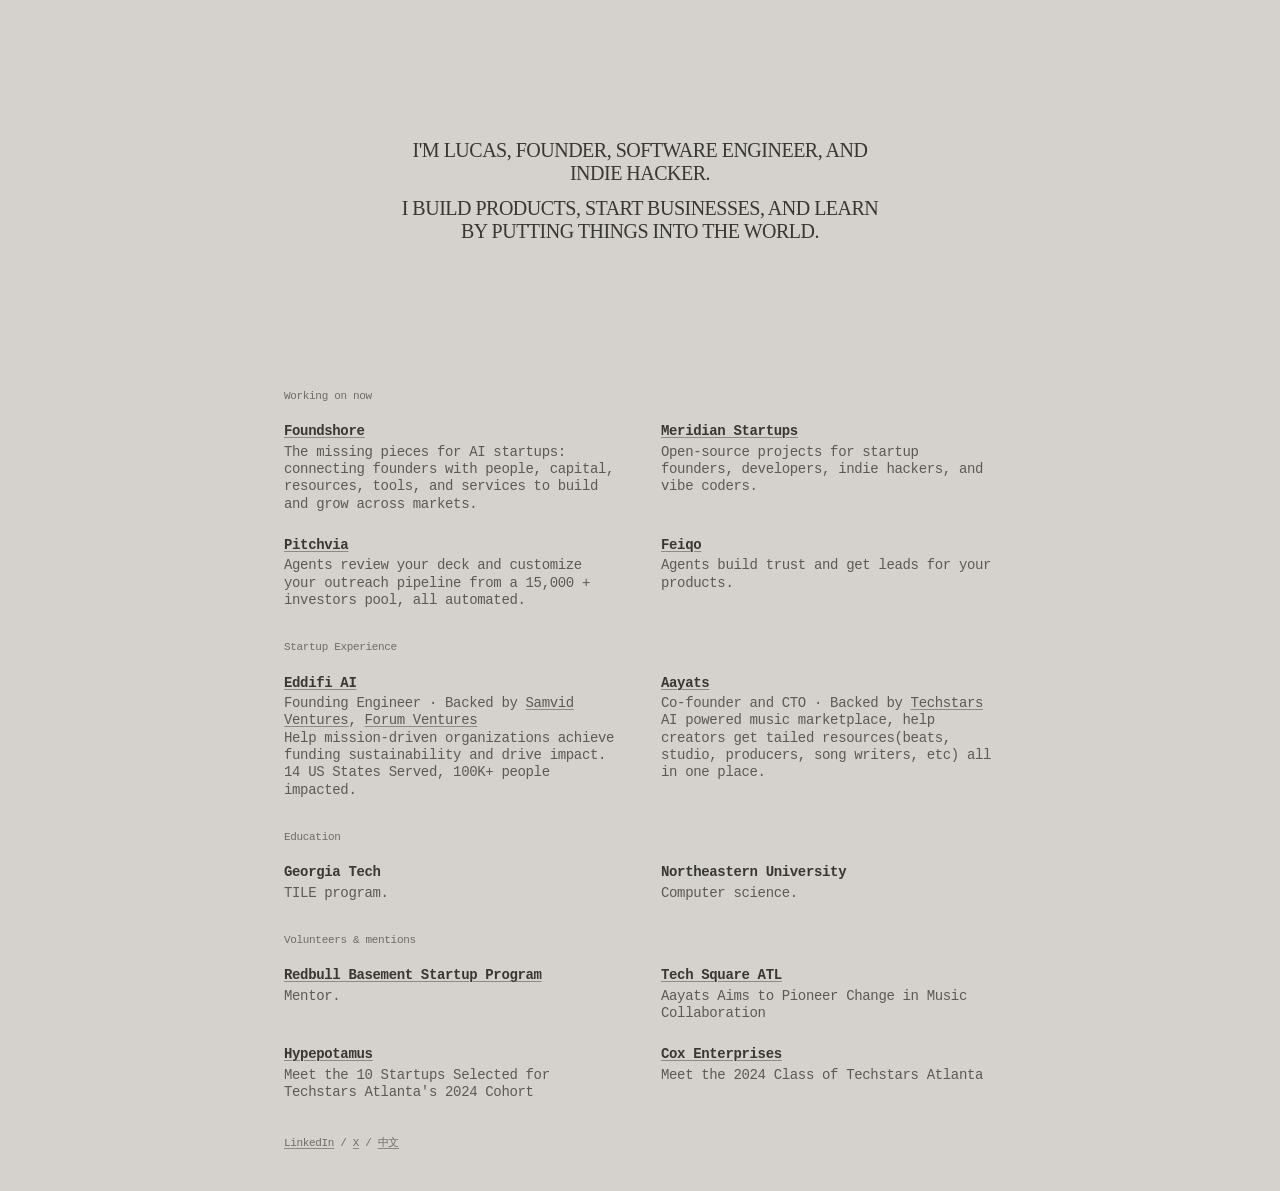
==== commit ca864bd6: "Add Meridian Startups after Foundshore" ====
--- a/index.html
+++ b/index.html
@@ -6,17 +6,17 @@
 <meta name="theme-color" content="#d5d1cd">
 <title>Lucas Jin</title>
 <meta name="description" content="Founder, software engineer, and indie hacker.">
-<link rel="canonical" href="https://hjinlucas.github.io/">
-<link rel="alternate" hreflang="en" href="https://hjinlucas.github.io/">
-<link rel="alternate" hreflang="zh-CN" href="https://hjinlucas.github.io/zh/">
-<link rel="alternate" hreflang="x-default" href="https://hjinlucas.github.io/">
+<link rel="canonical" href="https://luc3xhj.github.io/">
+<link rel="alternate" hreflang="en" href="https://luc3xhj.github.io/">
+<link rel="alternate" hreflang="zh-CN" href="https://luc3xhj.github.io/zh/">
+<link rel="alternate" hreflang="x-default" href="https://luc3xhj.github.io/">
 <meta property="og:type" content="website">
 <meta property="og:title" content="Lucas Jin">
 <meta property="og:description" content="Founder, software engineer, and indie hacker.">
-<meta property="og:url" content="https://hjinlucas.github.io/">
+<meta property="og:url" content="https://luc3xhj.github.io/">
 <link rel="icon" type="image/svg+xml" href="./assets/favicon.svg">
 <link rel="stylesheet" href="./assets/style.css?v=reference-1">
-<script type="application/ld+json">{"@context": "https://schema.org", "@type": "Person", "name": "Lucas Jin", "url": "https://hjinlucas.github.io", "sameAs": ["https://github.com/hjinlucas", "https://www.linkedin.com/in/lucas-jinhao/", "https://x.com/luc3xhj"]}</script>
+<script type="application/ld+json">{"@context": "https://schema.org", "@type": "Person", "name": "Lucas Jin", "url": "https://luc3xhj.github.io", "sameAs": ["https://github.com/luc3xhj", "https://www.linkedin.com/in/lucas-jinhao/", "https://x.com/luc3xhj"]}</script>
 </head>
 <body>
 <main>
@@ -31,6 +31,10 @@
 <article class="entry">
 <h3><a href="https://foundshore.com">Foundshore</a></h3>
 <p>The missing pieces for AI startups: connecting founders with people, capital, resources, tools, and services to build and grow across markets.</p>
+</article>
+<article class="entry">
+<h3><a href="https://meridianstartups.com">Meridian Startups</a></h3>
+<p>Open-source projects for startup founders, developers, indie hackers, and vibe coders.</p>
 </article>
 <article class="entry">
 <h3><a href="https://pitchvia.com">Pitchvia</a></h3>
